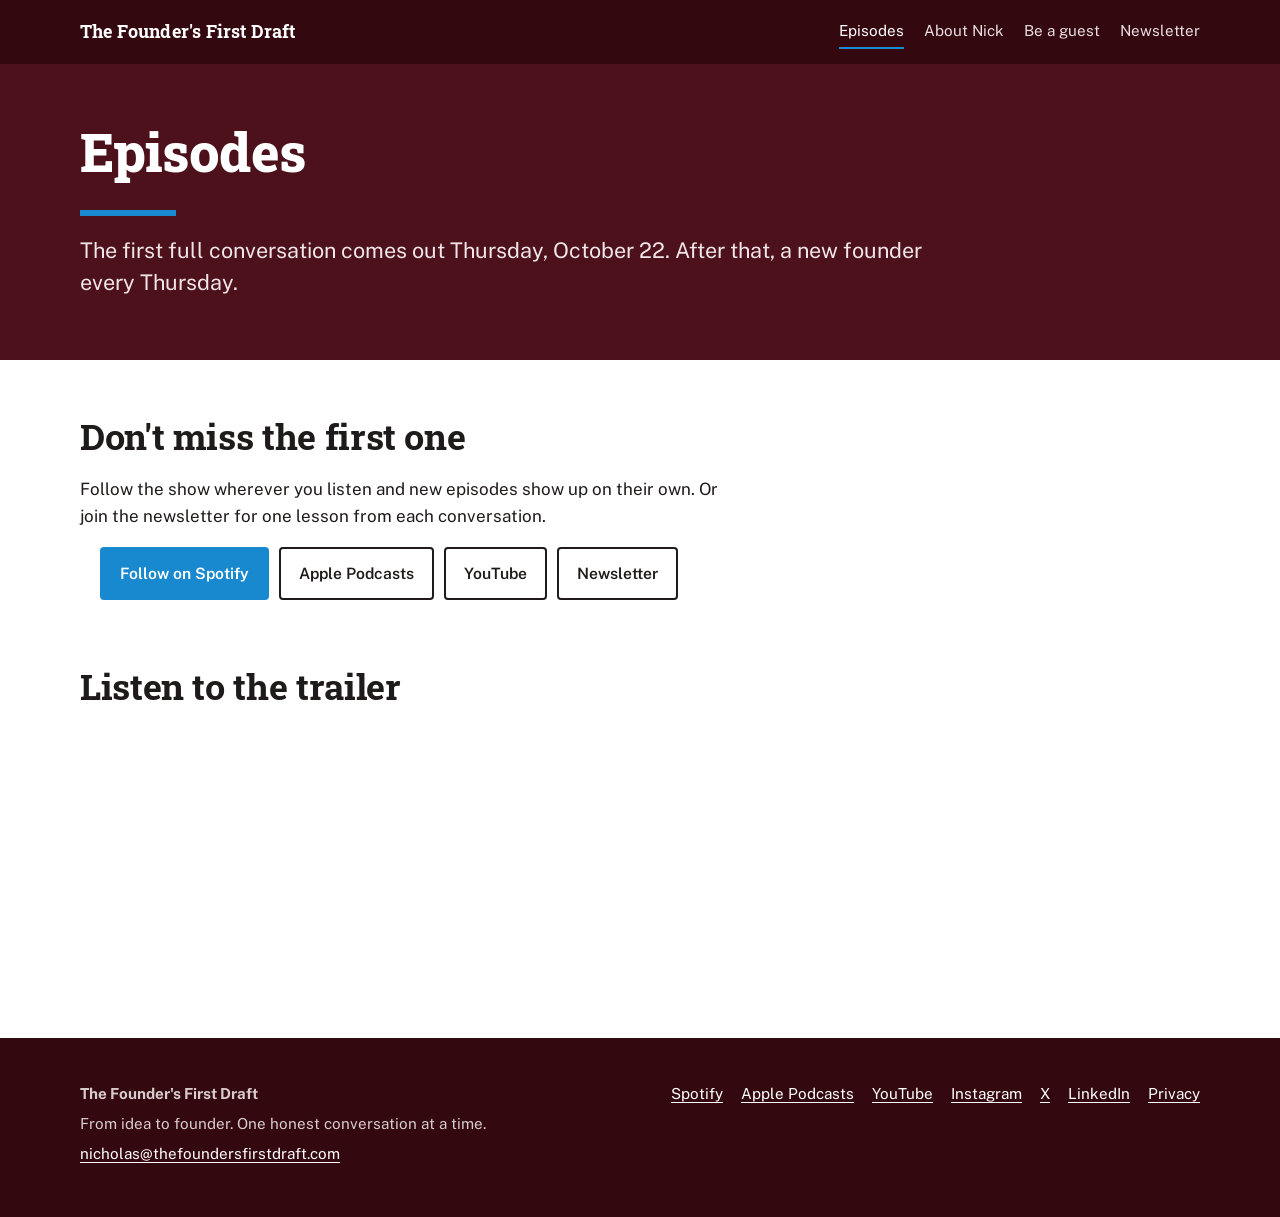
==== episodes/index.html @ 03637334 "Rebuild site as static pages for GitHub Pages New home, about, episodes, guest, newsletter and priva" ====
<!doctype html>
<html lang="en">
<head>
<meta charset="utf-8">
<meta name="viewport" content="width=device-width, initial-scale=1">
<title>Episodes | The Founder's First Draft</title>
<meta name="description" content="Every episode of The Founder's First Draft: founders on how they actually started. New episodes every Thursday starting October 22, 2026.">
<link rel="canonical" href="https://thefoundersfirstdraft.com/episodes/">
<meta property="og:type" content="website">
<meta property="og:site_name" content="The Founder's First Draft">
<meta property="og:title" content="Episodes | The Founder's First Draft">
<meta property="og:description" content="Every episode of The Founder's First Draft: founders on how they actually started. New episodes every Thursday starting October 22, 2026.">
<meta property="og:url" content="https://thefoundersfirstdraft.com/episodes/">
<meta property="og:image" content="https://thefoundersfirstdraft.com/img/og-image.jpg">
<meta name="twitter:card" content="summary_large_image">
<meta name="twitter:site" content="@foundrsdraft">
<link rel="icon" href="../img/favicon.svg" type="image/svg+xml">
<link rel="apple-touch-icon" href="../img/apple-touch-icon.png">
<link rel="preconnect" href="https://fonts.googleapis.com">
<link rel="preconnect" href="https://fonts.gstatic.com" crossorigin>
<link href="https://fonts.googleapis.com/css2?family=Public+Sans:wght@400;600;700&family=Roboto+Slab:wght@500;700;800&display=swap" rel="stylesheet">
<link rel="stylesheet" href="../styles.css">
<script async src="https://www.googletagmanager.com/gtag/js?id=G-2Q0HF4FX7N"></script>
<script>window.dataLayer=window.dataLayer||[];function gtag(){dataLayer.push(arguments);}gtag('js',new Date());gtag('config','G-2Q0HF4FX7N');</script>
</head>
<body>
<a class="skip" href="#main">Skip to content</a>
<header class="site-header">
  <div class="wrap">
    <a class="brand" href="../index.html">The Founder's First Draft</a>
    <nav class="nav" aria-label="Main">
      <a href="../episodes/index.html" aria-current="page">Episodes</a>
      <a href="../about.html">About Nick</a>
      <a href="../guest.html">Be a guest</a>
      <a href="../newsletter.html">Newsletter</a>
    </nav>
  </div>
</header>
<main id="main">

  <section class="page-head"><div class="wrap">
    <h1>Episodes</h1>
    <span class="rule short" aria-hidden="true"></span>
    <p class="lede">The first full conversation comes out Thursday, October 22. After that, a new founder every Thursday.</p>
  </div></section>
  <section class="prose"><div class="wrap">
    <h2>Don't miss the first one</h2>
    <p>Follow the show wherever you listen and new episodes show up on their own. Or join the newsletter for one lesson from each conversation.</p>
    <ul class="listen" style="margin-bottom:28px">
      <li><a class="btn btn-primary" href="https://open.spotify.com/show/4vHqsm9LxcR3t2k3SPgh0b">Follow on Spotify</a></li>
      <li><a class="btn btn-dark" href="https://podcasts.apple.com/us/podcast/the-founders-first-draft/id6808995737">Apple Podcasts</a></li>
      <li><a class="btn btn-dark" href="https://www.youtube.com/@TheFoundersFirstDraft">YouTube</a></li>
      <li><a class="btn btn-dark" href="../newsletter.html">Newsletter</a></li>
    </ul>
    <h2>Listen to the trailer</h2>
    <iframe class="player" title="The Founder's First Draft on Spotify" src="https://open.spotify.com/embed/show/4vHqsm9LxcR3t2k3SPgh0b?utm_source=generator" height="232" loading="lazy" allow="autoplay; clipboard-write; encrypted-media; fullscreen; picture-in-picture"></iframe>
  </div></section>
</main>

<footer class="site-footer">
  <div class="wrap">
    <div>
      <p><strong>The Founder's First Draft</strong></p>
      <p>From idea to founder. One honest conversation at a time.</p>
      <p><a href="mailto:nicholas@thefoundersfirstdraft.com">nicholas@thefoundersfirstdraft.com</a></p>
    </div>
    <ul class="foot-links" aria-label="Elsewhere">
      <li><a href="https://open.spotify.com/show/4vHqsm9LxcR3t2k3SPgh0b">Spotify</a></li>
      <li><a href="https://podcasts.apple.com/us/podcast/the-founders-first-draft/id6808995737">Apple Podcasts</a></li>
      <li><a href="https://www.youtube.com/@TheFoundersFirstDraft">YouTube</a></li>
      <li><a href="https://www.instagram.com/foundersfirstdraft/">Instagram</a></li>
      <li><a href="https://x.com/foundrsdraft">X</a></li>
      <li><a href="https://www.linkedin.com/in/nicholas-dorvault-586a56173">LinkedIn</a></li>
      <li><a href="../privacy/index.html">Privacy</a></li>
    </ul>
  </div>
</footer>
</body>
</html>
---- styles.css ----
/* The Founder's First Draft — site styles
   Palette pulled from the show's cover art. */
:root {
  --ink: #1f1b1a;
  --ink-soft: #4a4442;
  --oxblood: #4d111b;
  --oxblood-deep: #33090f;
  --blue: #1889cf;
  --blue-dark: #0f6aa3;
  --paper: #ffffff;
  --mist: #eef0f2;
  --line: #d9dcdf;
  --measure: 66ch;
  --slab: "Roboto Slab", Georgia, serif;
  --sans: "Public Sans", system-ui, -apple-system, "Segoe UI", sans-serif;
}

*, *::before, *::after { box-sizing: border-box; }
html { -webkit-text-size-adjust: 100%; }
body {
  margin: 0;
  background: var(--paper);
  color: var(--ink);
  font-family: var(--sans);
  font-size: 1.0625rem;
  line-height: 1.6;
}
img { max-width: 100%; display: block; }
a { color: var(--blue-dark); text-underline-offset: 3px; }
a:hover { color: var(--oxblood); }
:focus-visible { outline: 3px solid var(--blue); outline-offset: 3px; border-radius: 2px; }

.wrap { width: min(1120px, 100% - 32px); margin-inline: auto; }
.skip { position: absolute; left: -999px; }
.skip:focus { left: 16px; top: 16px; background: var(--paper); padding: 8px 12px; z-index: 10; }

/* Header */
.site-header { background: var(--oxblood-deep); color: #fff; }
.site-header .wrap { display: flex; align-items: center; justify-content: space-between; gap: 16px; min-height: 64px; flex-wrap: wrap; padding-block: 10px; }
.brand { font-family: var(--slab); font-weight: 700; font-size: 1.15rem; color: #fff; text-decoration: none; letter-spacing: .01em; }
.brand:hover { color: #fff; }
.nav { display: flex; gap: 4px 20px; flex-wrap: wrap; }
.nav a { color: #e9dfe0; text-decoration: none; font-size: .95rem; padding: 4px 0; border-bottom: 2px solid transparent; }
.nav a:hover, .nav a[aria-current="page"] { color: #fff; border-bottom-color: var(--blue); }

/* Type */
h1, h2, h3 { font-family: var(--slab); line-height: 1.15; margin: 0 0 .5em; letter-spacing: -.01em; }
h1 { font-size: clamp(2.4rem, 6vw, 4.4rem); font-weight: 800; }
h2 { font-size: clamp(1.6rem, 3.2vw, 2.25rem); font-weight: 700; }
h3 { font-size: 1.25rem; font-weight: 700; }
p { margin: 0 0 1em; max-width: var(--measure); }
.lede { font-size: clamp(1.15rem, 2vw, 1.35rem); line-height: 1.5; color: var(--ink-soft); }

/* The signature: the blue rule from the cover art */
.rule { display: block; width: min(420px, 80%); height: 8px; background: var(--blue); margin: 18px 0 26px; }
.rule.short { width: 96px; height: 6px; margin: 10px 0 18px; }

/* Hero */
.hero { background: var(--oxblood); color: #fff; overflow: hidden; }
.hero .wrap { display: grid; grid-template-columns: 1.15fr .85fr; align-items: end; gap: 40px; padding-top: 64px; }
.hero h1 { color: #fff; }
.hero .lede { color: #f1e6e7; }
.hero-copy { padding-bottom: 64px; }
.hero-photo { align-self: end; }
.hero-photo img { width: 100%; max-width: 380px; max-height: 560px; object-fit: cover; object-position: 50% 20%; margin-left: auto; filter: saturate(.9); }
.launch { display: inline-block; font-weight: 600; color: #fff; background: rgba(255,255,255,.1); border-left: 4px solid var(--blue); padding: 8px 14px; margin-bottom: 22px; }

/* Listen buttons */
.listen { display: flex; flex-wrap: wrap; gap: 10px; margin: 0; padding: 0; list-style: none; }
.btn { display: inline-flex; align-items: center; gap: 8px; padding: 12px 18px; font-weight: 600; font-size: .98rem; text-decoration: none; border-radius: 4px; border: 2px solid transparent; }
.btn svg { width: 20px; height: 20px; flex: none; }
.btn-primary { background: var(--blue); color: #fff; }
.btn-primary:hover { background: var(--blue-dark); color: #fff; }
.btn-ghost { border-color: rgba(255,255,255,.55); color: #fff; }
.btn-ghost:hover { border-color: #fff; color: #fff; background: rgba(255,255,255,.08); }
.btn-dark { border-color: var(--ink); color: var(--ink); }
.btn-dark:hover { background: var(--ink); color: #fff; }

/* Sections */
.section { padding-block: 72px; }
.section.mist { background: var(--mist); }
.section.dark { background: var(--ink); color: #f3f1f0; }
.section.dark h2 { color: #fff; }
.section.dark p { color: #d9d4d2; }

.for-you { font-family: var(--slab); font-size: clamp(1.5rem, 3vw, 2.1rem); line-height: 1.35; font-weight: 500; max-width: 30ch; margin: 0; }

.three { display: grid; grid-template-columns: repeat(3, 1fr); gap: 40px; margin-top: 36px; }
.three h3 { border-top: 4px solid var(--oxblood); padding-top: 14px; }
.three p { color: var(--ink-soft); }

.host { display: grid; grid-template-columns: 240px 1fr; gap: 40px; align-items: center; }
.host img { width: 240px; aspect-ratio: 1; object-fit: cover; object-position: 50% 25%; border-radius: 50%; }

.signup { display: grid; grid-template-columns: 1fr auto; gap: 24px 40px; align-items: center; }
.note { font-size: .92rem; color: var(--ink-soft); }
.section.dark .note { color: #b9b2b0; }

.player { width: 100%; max-width: 720px; border: 0; border-radius: 12px; }

/* Interior pages */
.page-head { background: var(--oxblood); color: #fff; padding-block: 56px 40px; }
.page-head h1 { color: #fff; font-size: clamp(2.2rem, 5vw, 3.4rem); }
.page-head .lede { color: #f1e6e7; }
.prose { padding-block: 56px 72px; }
.prose h2 { margin-top: 1.6em; }
.prose ul, .prose ol { max-width: var(--measure); padding-left: 1.2em; }
.prose li { margin-bottom: .5em; }
.steps { counter-reset: s; list-style: none; padding: 0; max-width: var(--measure); }
.steps li { counter-increment: s; position: relative; padding-left: 52px; margin-bottom: 22px; }
.steps li::before { content: counter(s); position: absolute; left: 0; top: -2px; width: 36px; height: 36px; border-radius: 50%; background: var(--oxblood); color: #fff; font-family: var(--slab); font-weight: 700; display: grid; place-items: center; }
.about-grid { display: grid; grid-template-columns: 1fr 320px; gap: 56px; align-items: start; }
.about-grid img { width: 100%; border-radius: 6px; }
.callout { background: var(--mist); border-left: 6px solid var(--blue); padding: 22px 24px; max-width: var(--measure); margin: 28px 0; }
.callout p:last-child { margin-bottom: 0; }

/* Footer */
.site-footer { background: var(--oxblood-deep); color: #d8cccd; padding-block: 44px; font-size: .95rem; }
.site-footer .wrap { display: flex; flex-wrap: wrap; justify-content: space-between; gap: 24px; }
.site-footer a { color: #fff; }
.site-footer p { margin: 0 0 .4em; }
.foot-links { display: flex; flex-wrap: wrap; gap: 8px 18px; list-style: none; margin: 0; padding: 0; }

@media (max-width: 860px) {
  .hero .wrap { grid-template-columns: 1fr; padding-top: 44px; gap: 0; }
  .hero-copy { padding-bottom: 28px; }
  .hero-photo img { max-width: 300px; margin-inline: auto; }
  .three { grid-template-columns: 1fr; gap: 24px; }
  .host { grid-template-columns: 1fr; gap: 24px; }
  .host img { width: 160px; }
  .signup { grid-template-columns: 1fr; }
  .about-grid { grid-template-columns: 1fr; }
  .about-grid img { max-width: 280px; }
  .section { padding-block: 52px; }
}
@media (prefers-reduced-motion: reduce) { * { scroll-behavior: auto !important; } }
.host img { height: auto; }
.prose .wrap > h2:first-child, .prose .wrap > div > h2:first-child { margin-top: 0; }
@media (max-width: 860px) {
  .hero-photo img { max-width: 230px; max-height: 300px; }
}
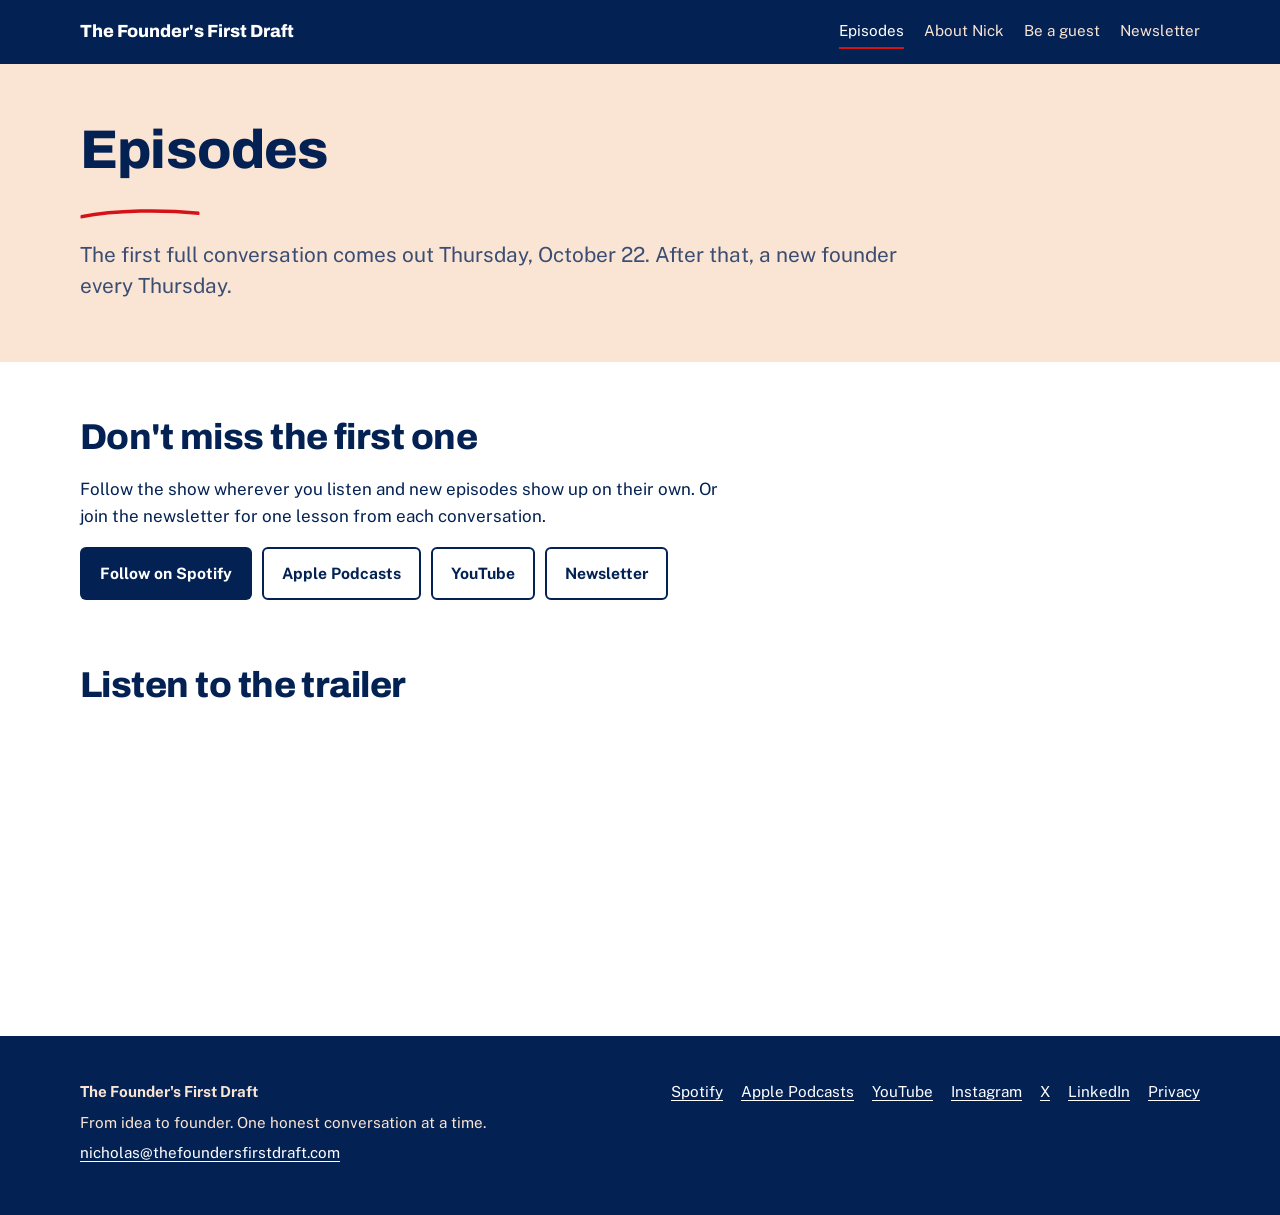
==== commit bb9369e7: "Restyle site to match the official cover (Cover A) Co-Authored-By: Claude Opus 5.5 <noreply@anthropi" ====
--- a/episodes/index.html
+++ b/episodes/index.html
@@ -18,7 +18,7 @@
 <link rel="apple-touch-icon" href="../img/apple-touch-icon.png">
 <link rel="preconnect" href="https://fonts.googleapis.com">
 <link rel="preconnect" href="https://fonts.gstatic.com" crossorigin>
-<link href="https://fonts.googleapis.com/css2?family=Public+Sans:wght@400;600;700&family=Roboto+Slab:wght@500;700;800&display=swap" rel="stylesheet">
+<link href="https://fonts.googleapis.com/css2?family=Archivo:wght@400;600;700;800&family=Kalam:wght@700&family=Public+Sans:wght@400;600;700&display=swap" rel="stylesheet">
 <link rel="stylesheet" href="../styles.css">
 <script async src="https://www.googletagmanager.com/gtag/js?id=G-2Q0HF4FX7N"></script>
 <script>window.dataLayer=window.dataLayer||[];function gtag(){dataLayer.push(arguments);}gtag('js',new Date());gtag('config','G-2Q0HF4FX7N');</script>
--- a/styles.css
+++ b/styles.css
@@ -1,130 +1,131 @@
 /* The Founder's First Draft — site styles
-   Palette pulled from the show's cover art. */
+   Palette and motifs taken from the show cover (Cover A):
+   peach paper, navy type, red underline swoosh, sticky note. */
 :root {
-  --ink: #1f1b1a;
-  --ink-soft: #4a4442;
-  --oxblood: #4d111b;
-  --oxblood-deep: #33090f;
-  --blue: #1889cf;
-  --blue-dark: #0f6aa3;
-  --paper: #ffffff;
-  --mist: #eef0f2;
-  --line: #d9dcdf;
+  --navy: #032253;
+  --navy-soft: #3a4d72;
+  --paper: #fae4d4;
+  --paper-light: #fdf2ea;
+  --white: #ffffff;
+  --red: #d51218;
+  --teal: #0b98ba;
+  --note: #cbdee1;
+  --tape: #74b9c8;
+  --line: #ead2c2;
   --measure: 66ch;
-  --slab: "Roboto Slab", Georgia, serif;
+  --display: "Archivo", "Helvetica Neue", Arial, sans-serif;
   --sans: "Public Sans", system-ui, -apple-system, "Segoe UI", sans-serif;
+  --hand: "Kalam", "Comic Sans MS", cursive;
+  --swoosh: url("data:image/svg+xml,%3Csvg xmlns='http://www.w3.org/2000/svg' viewBox='0 0 400 20' preserveAspectRatio='none'%3E%3Cpath d='M4 14 C 120 4, 280 4, 396 9' fill='none' stroke='%23d51218' stroke-width='5' stroke-linecap='round'/%3E%3C/svg%3E");
 }
 
 *, *::before, *::after { box-sizing: border-box; }
 html { -webkit-text-size-adjust: 100%; }
-body {
-  margin: 0;
-  background: var(--paper);
-  color: var(--ink);
-  font-family: var(--sans);
-  font-size: 1.0625rem;
-  line-height: 1.6;
-}
+body { margin: 0; background: var(--white); color: var(--navy); font-family: var(--sans); font-size: 1.0625rem; line-height: 1.6; }
 img { max-width: 100%; display: block; }
-a { color: var(--blue-dark); text-underline-offset: 3px; }
-a:hover { color: var(--oxblood); }
-:focus-visible { outline: 3px solid var(--blue); outline-offset: 3px; border-radius: 2px; }
+a { color: var(--teal); text-underline-offset: 3px; }
+a:hover { color: var(--red); }
+:focus-visible { outline: 3px solid var(--teal); outline-offset: 3px; border-radius: 2px; }
 
 .wrap { width: min(1120px, 100% - 32px); margin-inline: auto; }
 .skip { position: absolute; left: -999px; }
-.skip:focus { left: 16px; top: 16px; background: var(--paper); padding: 8px 12px; z-index: 10; }
+.skip:focus { left: 16px; top: 16px; background: var(--white); padding: 8px 12px; z-index: 10; }
 
 /* Header */
-.site-header { background: var(--oxblood-deep); color: #fff; }
+.site-header { background: var(--navy); color: var(--paper); }
 .site-header .wrap { display: flex; align-items: center; justify-content: space-between; gap: 16px; min-height: 64px; flex-wrap: wrap; padding-block: 10px; }
-.brand { font-family: var(--slab); font-weight: 700; font-size: 1.15rem; color: #fff; text-decoration: none; letter-spacing: .01em; }
-.brand:hover { color: #fff; }
+.brand { font-family: var(--display); font-weight: 800; font-size: 1.1rem; color: var(--white); text-decoration: none; }
+.brand:hover { color: var(--white); }
 .nav { display: flex; gap: 4px 20px; flex-wrap: wrap; }
-.nav a { color: #e9dfe0; text-decoration: none; font-size: .95rem; padding: 4px 0; border-bottom: 2px solid transparent; }
-.nav a:hover, .nav a[aria-current="page"] { color: #fff; border-bottom-color: var(--blue); }
+.nav a { color: var(--paper); text-decoration: none; font-size: .95rem; padding: 4px 0; border-bottom: 2px solid transparent; }
+.nav a:hover, .nav a[aria-current="page"] { color: var(--white); border-bottom-color: var(--red); }
 
 /* Type */
-h1, h2, h3 { font-family: var(--slab); line-height: 1.15; margin: 0 0 .5em; letter-spacing: -.01em; }
-h1 { font-size: clamp(2.4rem, 6vw, 4.4rem); font-weight: 800; }
-h2 { font-size: clamp(1.6rem, 3.2vw, 2.25rem); font-weight: 700; }
-h3 { font-size: 1.25rem; font-weight: 700; }
+h1, h2, h3 { font-family: var(--display); line-height: 1.1; margin: 0 0 .5em; letter-spacing: -.015em; color: var(--navy); text-wrap: balance; }
+h1 { font-size: clamp(2.5rem, 6.2vw, 4.6rem); font-weight: 800; }
+h2 { font-size: clamp(1.6rem, 3.2vw, 2.25rem); font-weight: 800; }
+h3 { font-size: 1.2rem; font-weight: 700; }
 p { margin: 0 0 1em; max-width: var(--measure); }
-.lede { font-size: clamp(1.15rem, 2vw, 1.35rem); line-height: 1.5; color: var(--ink-soft); }
+.lede { font-size: clamp(1.15rem, 2vw, 1.3rem); line-height: 1.5; color: var(--navy-soft); }
 
-/* The signature: the blue rule from the cover art */
-.rule { display: block; width: min(420px, 80%); height: 8px; background: var(--blue); margin: 18px 0 26px; }
-.rule.short { width: 96px; height: 6px; margin: 10px 0 18px; }
+/* Signature: the red hand-drawn underline from the cover */
+.rule { display: block; width: min(440px, 85%); height: 18px; background: var(--swoosh) no-repeat center / 100% 100%; margin: 6px 0 24px; }
+.rule.short { width: 120px; height: 14px; margin: 4px 0 18px; }
 
 /* Hero */
-.hero { background: var(--oxblood); color: #fff; overflow: hidden; }
-.hero .wrap { display: grid; grid-template-columns: 1.15fr .85fr; align-items: end; gap: 40px; padding-top: 64px; }
-.hero h1 { color: #fff; }
-.hero .lede { color: #f1e6e7; }
-.hero-copy { padding-bottom: 64px; }
-.hero-photo { align-self: end; }
-.hero-photo img { width: 100%; max-width: 380px; max-height: 560px; object-fit: cover; object-position: 50% 20%; margin-left: auto; filter: saturate(.9); }
-.launch { display: inline-block; font-weight: 600; color: #fff; background: rgba(255,255,255,.1); border-left: 4px solid var(--blue); padding: 8px 14px; margin-bottom: 22px; }
+.hero { background: var(--paper); overflow: hidden; }
+.hero .wrap { display: grid; grid-template-columns: 1.15fr .85fr; align-items: center; gap: 48px; padding-block: 64px; }
+.hero h1 { text-transform: uppercase; line-height: 1.02; }
+.hero h1 .the { display: block; font-size: .42em; letter-spacing: .08em; margin-bottom: .1em; }
+.hero h1 .light { font-weight: 400; }
+.hero-photo { position: relative; justify-self: end; }
+.hero-photo img { width: 100%; max-width: 360px; max-height: 480px; object-fit: cover; object-position: 50% 20%; border-radius: 6px; box-shadow: 0 1px 0 var(--line); }
+
+/* Sticky note (cover motif) */
+.launch { display: inline-block; font-family: var(--hand); font-weight: 700; font-size: 1.25rem; line-height: 1.3; color: var(--navy); background: var(--note); padding: 18px 22px 16px; margin: 4px 0 26px; transform: rotate(-2deg); position: relative; box-shadow: 2px 3px 0 rgba(3,34,83,.08); max-width: 22ch; }
+.launch::before { content: ""; position: absolute; top: -10px; left: 50%; width: 64px; height: 18px; margin-left: -32px; background: var(--tape); opacity: .8; transform: rotate(3deg); }
+.page-head .launch { transform: none; font-size: 1.05rem; }
 
 /* Listen buttons */
 .listen { display: flex; flex-wrap: wrap; gap: 10px; margin: 0; padding: 0; list-style: none; }
-.btn { display: inline-flex; align-items: center; gap: 8px; padding: 12px 18px; font-weight: 600; font-size: .98rem; text-decoration: none; border-radius: 4px; border: 2px solid transparent; }
-.btn svg { width: 20px; height: 20px; flex: none; }
-.btn-primary { background: var(--blue); color: #fff; }
-.btn-primary:hover { background: var(--blue-dark); color: #fff; }
-.btn-ghost { border-color: rgba(255,255,255,.55); color: #fff; }
-.btn-ghost:hover { border-color: #fff; color: #fff; background: rgba(255,255,255,.08); }
-.btn-dark { border-color: var(--ink); color: var(--ink); }
-.btn-dark:hover { background: var(--ink); color: #fff; }
+.btn { display: inline-flex; align-items: center; gap: 8px; padding: 12px 18px; font-weight: 700; font-size: .98rem; text-decoration: none; border-radius: 6px; border: 2px solid transparent; }
+.btn-primary { background: var(--navy); color: var(--white); }
+.btn-primary:hover { background: var(--red); color: var(--white); }
+.btn-ghost, .btn-dark { border-color: var(--navy); color: var(--navy); }
+.btn-ghost:hover, .btn-dark:hover { background: var(--navy); color: var(--white); }
+.section.dark .btn-primary { background: var(--paper); color: var(--navy); }
+.section.dark .btn-primary:hover { background: var(--white); color: var(--navy); }
 
 /* Sections */
 .section { padding-block: 72px; }
-.section.mist { background: var(--mist); }
-.section.dark { background: var(--ink); color: #f3f1f0; }
-.section.dark h2 { color: #fff; }
-.section.dark p { color: #d9d4d2; }
+.section.mist { background: var(--paper-light); }
+.section.dark { background: var(--navy); color: var(--paper); }
+.section.dark h2 { color: var(--white); }
+.section.dark p { color: var(--paper); }
 
-.for-you { font-family: var(--slab); font-size: clamp(1.5rem, 3vw, 2.1rem); line-height: 1.35; font-weight: 500; max-width: 30ch; margin: 0; }
+.for-you { font-family: var(--display); font-size: clamp(1.5rem, 3vw, 2.1rem); line-height: 1.3; font-weight: 600; max-width: 30ch; margin: 0; }
 
 .three { display: grid; grid-template-columns: repeat(3, 1fr); gap: 40px; margin-top: 36px; }
-.three h3 { border-top: 4px solid var(--oxblood); padding-top: 14px; }
-.three p { color: var(--ink-soft); }
+.three h3 { border-top: 4px solid var(--red); padding-top: 14px; }
+.three p { color: var(--navy-soft); }
 
 .host { display: grid; grid-template-columns: 240px 1fr; gap: 40px; align-items: center; }
-.host img { width: 240px; aspect-ratio: 1; object-fit: cover; object-position: 50% 25%; border-radius: 50%; }
+.host img { width: 240px; height: auto; aspect-ratio: 1; object-fit: cover; object-position: 50% 25%; border-radius: 50%; }
 
 .signup { display: grid; grid-template-columns: 1fr auto; gap: 24px 40px; align-items: center; }
-.note { font-size: .92rem; color: var(--ink-soft); }
-.section.dark .note { color: #b9b2b0; }
+.note { font-size: .92rem; color: var(--navy-soft); }
 
 .player { width: 100%; max-width: 720px; border: 0; border-radius: 12px; }
 
 /* Interior pages */
-.page-head { background: var(--oxblood); color: #fff; padding-block: 56px 40px; }
-.page-head h1 { color: #fff; font-size: clamp(2.2rem, 5vw, 3.4rem); }
-.page-head .lede { color: #f1e6e7; }
+.page-head { background: var(--paper); padding-block: 56px 40px; }
+.page-head h1 { font-size: clamp(2.2rem, 5vw, 3.4rem); }
 .prose { padding-block: 56px 72px; }
 .prose h2 { margin-top: 1.6em; }
+.prose .wrap > h2:first-child, .prose .wrap > div > h2:first-child { margin-top: 0; }
 .prose ul, .prose ol { max-width: var(--measure); padding-left: 1.2em; }
+.prose .listen { padding-left: 0; }
 .prose li { margin-bottom: .5em; }
 .steps { counter-reset: s; list-style: none; padding: 0; max-width: var(--measure); }
+.prose .steps { padding-left: 0; }
 .steps li { counter-increment: s; position: relative; padding-left: 52px; margin-bottom: 22px; }
-.steps li::before { content: counter(s); position: absolute; left: 0; top: -2px; width: 36px; height: 36px; border-radius: 50%; background: var(--oxblood); color: #fff; font-family: var(--slab); font-weight: 700; display: grid; place-items: center; }
+.steps li::before { content: counter(s); position: absolute; left: 0; top: -2px; width: 36px; height: 36px; border-radius: 50%; background: var(--navy); color: var(--white); font-family: var(--display); font-weight: 800; display: grid; place-items: center; }
 .about-grid { display: grid; grid-template-columns: 1fr 320px; gap: 56px; align-items: start; }
 .about-grid img { width: 100%; border-radius: 6px; }
-.callout { background: var(--mist); border-left: 6px solid var(--blue); padding: 22px 24px; max-width: var(--measure); margin: 28px 0; }
+.callout { background: var(--paper-light); border-left: 6px solid var(--teal); padding: 22px 24px; max-width: var(--measure); margin: 28px 0; }
 .callout p:last-child { margin-bottom: 0; }
 
 /* Footer */
-.site-footer { background: var(--oxblood-deep); color: #d8cccd; padding-block: 44px; font-size: .95rem; }
+.site-footer { background: var(--navy); color: var(--paper); padding-block: 44px; font-size: .95rem; }
 .site-footer .wrap { display: flex; flex-wrap: wrap; justify-content: space-between; gap: 24px; }
-.site-footer a { color: #fff; }
-.site-footer p { margin: 0 0 .4em; }
+.site-footer a { color: var(--white); }
+.site-footer p { margin: 0 0 .4em; max-width: none; }
 .foot-links { display: flex; flex-wrap: wrap; gap: 8px 18px; list-style: none; margin: 0; padding: 0; }
 
 @media (max-width: 860px) {
-  .hero .wrap { grid-template-columns: 1fr; padding-top: 44px; gap: 0; }
-  .hero-copy { padding-bottom: 28px; }
-  .hero-photo img { max-width: 300px; margin-inline: auto; }
+  .hero .wrap { grid-template-columns: 1fr; padding-block: 44px; gap: 32px; }
+  .hero-photo { justify-self: start; }
+  .hero-photo img { max-width: 220px; max-height: 280px; }
   .three { grid-template-columns: 1fr; gap: 24px; }
   .host { grid-template-columns: 1fr; gap: 24px; }
   .host img { width: 160px; }
@@ -134,8 +135,3 @@
   .section { padding-block: 52px; }
 }
 @media (prefers-reduced-motion: reduce) { * { scroll-behavior: auto !important; } }
-.host img { height: auto; }
-.prose .wrap > h2:first-child, .prose .wrap > div > h2:first-child { margin-top: 0; }
-@media (max-width: 860px) {
-  .hero-photo img { max-width: 230px; max-height: 300px; }
-}
